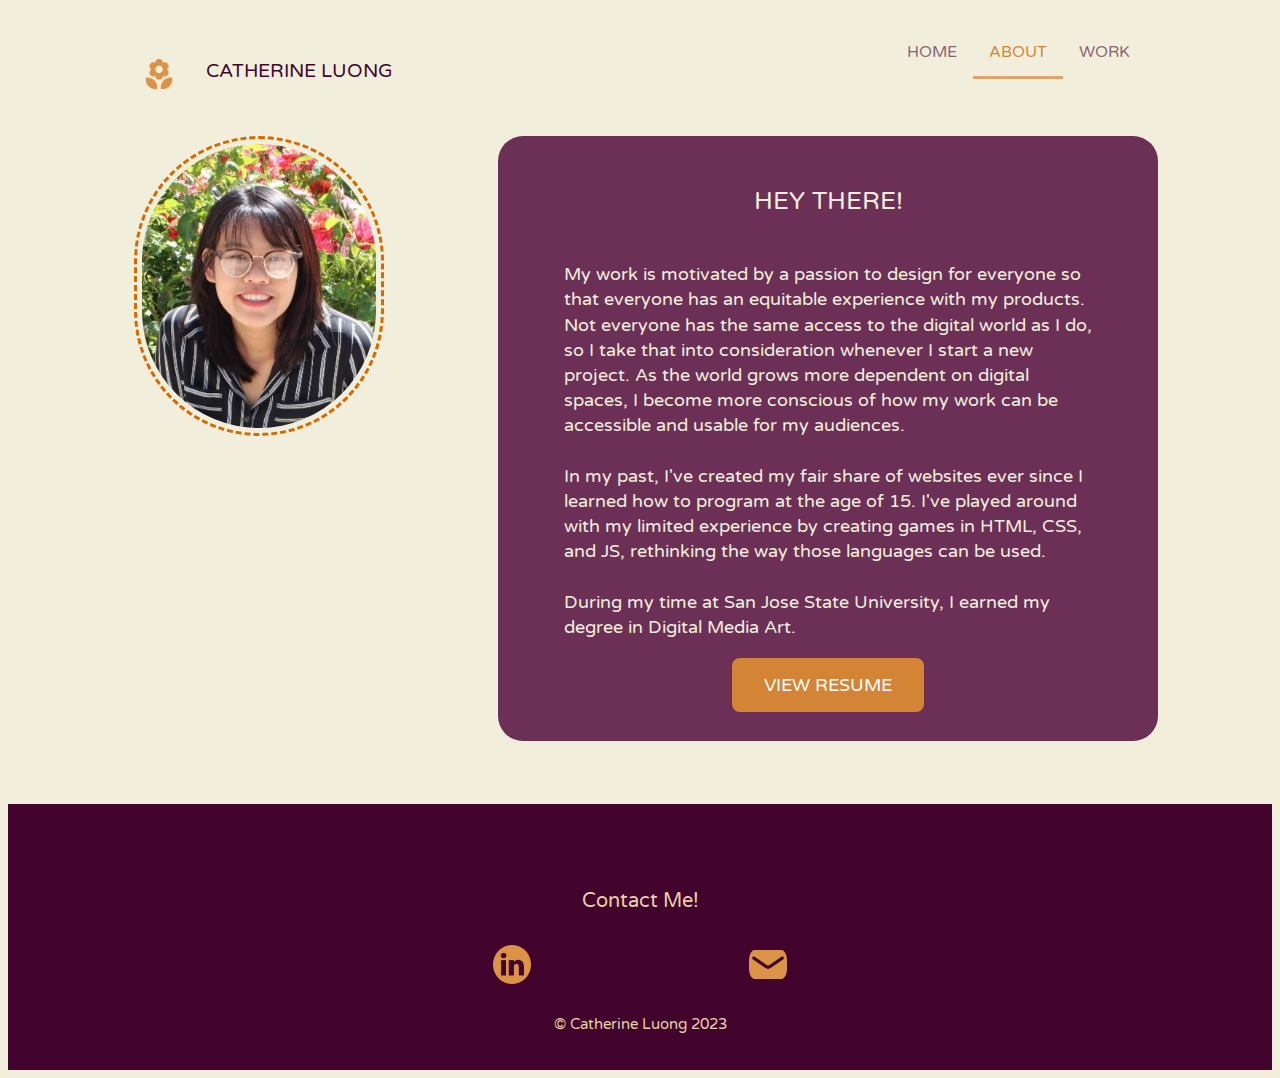
==== pages/about.html @ 4c193f8b "Initial commit" ====
<!DOCTYPE html>
<html lang="en" dir="ltr">
<link rel="stylesheet" type="text/css" href="../style.css">
<meta name="viewport" content="width=device-width, initial-scale=1.0">

<head>
    <meta charset="utf-8">
    <link rel="icon" href="../assets/icons/favicon.png">
    <title>Catherine Luong</title>
</head>

<body>
    <div class="navbar">
        <div class="logo">
            <a href="../index.html">Catherine Luong</a>
            <a href="../index.html"><img src="../assets/icons/favicon.png"></a>
        </div>
        <nav>
            <ul>
                <!-- <a href="../pages/contact.html">contact</a> -->
                <a href="../pages/work.html">work</a>
                <a class="active" href="./about.html">about</a>
                <a href="../index.html">home</a>
            </ul>
        </nav>
    </div>
    <main>
        <div class="about-page" style="margin-bottom: 5%; margin-top: 7%;">
            <img class="face" src="../assets/profile/portrait.jpg" alt="Catherine Luong" width="100%">
            <br><br>
            <div class="speech-bubble"
                style="border-radius: 25px; padding-top: 2%; margin-left:10% ; margin-right: 10%; display: block;">
                <p style="text-transform: uppercase; color: #F1EFDC; max-width: 100%; font-size:25px;">
                    Hey there!
                <p style="color:#F1EFDC;">
                    My work is motivated by a passion to design for everyone so that
                    everyone has an equitable experience with my products. Not everyone has the same access to the
                    digital world as I do, so I take that into consideration whenever I start a new project. As the
                    world grows more dependent on digital spaces, I become more conscious of how my work can be
                    accessible and usable for my audiences.
                    <br>
                    <br>
                    In my past, I've created my fair share of websites ever since I learned how to
                    program at the age of 15. I've played around with my limited experience by creating games in HTML,
                    CSS, and JS, rethinking the way those languages can be used.
                    <br>
                    <br>
                    <!-- In my graphic and UI design experience, I started off with Canva, until I learned about my other
                    options. Nowadays, I predominantly use Figma to prototype designs and Illustrator for final
                    versions.
                    <br>
                    <br> -->
                    During my time at San Jose State University, I earned my degree in Digital Media Art.
                </p>


                <a href=" ../assets/downloadable/Luong_Catherine_Resume.docx" download>
                    <button style="margin-bottom: 15%; text-transform: uppercase; ">view resume</button>
                </a>
            </div>

        </div>
    </main>

    <footer>
        <p style=" color: #E6D2AA; max-width: 100%; font-size:20px; padding-bottom: 10px;">
            Contact Me!
        </p>
        <div class="row" id="socials">
            <a href="https://www.linkedin.com/in/catherine-luong-2b8b91159/"><img
                    src="../assets/icons/linkedin.webp"></a>
            <a href="mailto: catherine.b.luong@gmail.com"><img src="../assets/icons/mail.webp"> </a>
        </div>
        <p style="color: #E6D2AA; max-width: 100%; font-size:15px; padding-top: 10px; ">
            © Catherine Luong 2023
        </p>
    </footer>

</body>

</html>
---- style.css ----
@font-face {
  font-family: Varela Round;
  src: url(VarelaRound-Regular.ttf);
}

@font-face {
  font-family: Sacramento, sans-serif;
  src: url(Sacramento-Regular.ttf);
}


@import url("https://fonts.googleapis.com/css?family=Varela-Round' rel='stylesheet");
@import url("https://fonts.googleapis.com/css?family=Sacramento' rel='stylesheet");

html {
  font-family: 'Varela Round', sans-serif;
  width: auto;
  background-color: #F1EFDC;
  color: #6C3057;
  margin: 0;
}

h1 {
  color: #D36B00;
  font-size: 20px;
  margin-right: 10%;
  margin-left: 10%;
  font-family: 'Varela Round', sans-serif;
}

h2 {
  color: #F1EFDC;
  font-size: 25px;
  margin-right: 10%;
  margin-left: 10%;
  border-bottom: 3px solid #DFA56A;
}

.title {
  color: #D36B00;
  font-size: 30px;
  text-align: center;
  letter-spacing: 0.1rem;
  margin-bottom: 1rem;
}

.year {
  color: #8A6475;
  font-size: 20px;
  text-align: center;
  margin: 0;
  padding: 0;
}

p {
  font-size: 18px;
  line-height: normal;
  margin-right: 10%;
  margin-left: 10%;
  line-height: 1.4;
}

ul {
  list-style: none;
  text-align: center;
  padding-right: 10%;
  padding-top: 20px;
  padding-bottom: 20px;
  margin-top: 0px;
}

li {
  margin-left: 10%;
  font-size: 18px;
  list-style-type: none;
}

::selection {
  color: white;
  background: orange;
}

a {
  text-decoration: none;
}

/* ---------------------- Button  ---------------------*/

button {
  background-color: #d38434;
  border: none;
  color: white;
  padding: 16px 32px;
  text-align: center;
  text-decoration: none;
  font-size: 18px;
  position: relative;
  font-family: 'Varela Round', sans-serif;
  border-radius: 8px;
  top: 11%;
  margin: auto;
  display: block;
}

button :hover {
  cursor: pointer;
  transform: scale(1.2);
}

/* ---------------------- Navbar  ---------------------*/

.navbar {
  padding: 0;
  text-transform: uppercase;
  margin-right: auto;
  opacity: 100%;
}

.navbar nav {
  display: block;
  margin-left: auto;
}

.navbar a {
  float: right;
  display: block;
  color: #8A6475;
  text-align: center;
  padding: 14px 16px;
  text-decoration: none;
}

.navbar a:hover {
  color: orange;
}

.navbar ul .active {
  color: #d38434;
  border-bottom: 3px solid #DFA56A;
  border-radius: 0px;
}


.logo {
  position: absolute;
  top: 5%;
  left: 10%;
  animation: wiggle 2s linear;
  float: left;
  font-size: 1.2em;
}

.logo img {
  height: 30px;
  width: 100%;
}

.logo a {
  color: #42032C;
}

/* ---------------------- This is Homepage  ---------------------*/

.frame {
  margin-top: 5%;
  text-align: center;
}

.frame img {
  width: 200px;
  height: 250px;
  border-radius: 225px;
  object-fit: cover;
}

.face {
  min-width: 250px;
  padding: 5px;
  border: 3px dashed #D36B00;
}

.home {
  text-align: center;
}

/* ---------------------- homepage Speech Bubble ---------------------*/

.speech-bubble {
  background-color: #6C3057;
  text-align: center;
  display: flex;
  justify-content: center;
  align-items: center;
}

.speech-bubble img {
  display: inline-block;
  margin-top: 10%;
  transition: 0.5s;
  width: 150px;
  height: 150px;
  object-fit: cover;
  padding: 15px;
  border: #DFA56A dashed;
}

.speech-bubble img:hover {
  transform: scale(1.05);
}

.speech-bubble p {
  text-align: left;
  /* max-width: 150px; */
  display: inline-block;
}

.speech-bubble a {
  color: orange;
  text-decoration: none;
  /* max-width: 150px; */
  display: inline-block;
  text-align: left;
}

.speech-column {
  flex: 100%;
  padding: 5px;

}

/* ---------------------- This is about page  ---------------------*/

.about-page {
  margin-top: 5%;
  display: flex;
  padding-left: 10%;
}

.about-page img {
  width: 300px;
  height: 300px;
  border-radius: 225px;
  object-fit: cover;
}


/* ---------------------- This is Side-bar ---------------------*/

.side-bar {
  grid-column: 1;
  position: sticky;
  top: 0vw;
  background: #6C3057;
  color: #F1EFDC;
  border-radius: 0px 0px 15px 15px;
  padding: 5% 0px 45px 0px;
  display: flex;
  flex-direction: column;
  text-align: left;
  justify-content: start;
  margin-top: 5%;
  max-width: 200px;
  font-size: small;
}

.side-bar a {
  text-decoration: none;
  color: #F1EFDC;
  font-family: "Varela Round", sans-serif;
  font-size: 120%;
  font-weight: 600;
  padding: 10px 0;
  margin: 0px 0px 0px 30px;
  transition: 0.3s ease;
}

.side-bar a:hover {
  color: #d38434;
  padding-right: 20px;
  margin-left: 70px;
  border-bottom: 3px solid #d38434;
  transition: 0.3s ease;
}

/* ---------------------- This is gallery ---------------------*/
.work-page {
  width: 80%;
  display: grid;
  grid-template-columns: 185px 1fr;
  grid-column-gap: 50px;
  align-items: start;
  margin-left: 10%;
}

.p-tag {
  margin-top: 50px;
  margin-bottom: 30px;
  font-size: 30px;
  margin-left: 35%;
  text-align: center;
  border-bottom: 3px solid #d38434;
}

.gallery {
  list-style-type: none;
  display: grid;
  grid-template-columns: auto auto auto;
  margin: auto;
  justify-content: center;
  justify-items: center;
  align-items: center;
  margin-left: 10%;
}

.gallery img {
  height: 250px;
  padding: 5px;
  transition: 0.5s;
  object-fit: cover;
  border-radius: 15px;
  width: 250px;
}

.gallery img:hover {
  transform: scale(1.05);
}

.gallery-body {
  grid-column: 2;
}

/* overlay */
* {
  box-sizing: border-box
}

/* Container needed to position the overlay. Adjust the width as needed */
.container {
  position: relative;
  max-width: 250px;
}

.overlay {
  position: absolute;
  bottom: 0;
  background: rgba(0, 0, 0, 0.75);
  /* Black see-through */
  color: #f1f1f1;
  width: 100%;
  transition: .5s ease;
  opacity: 0;
  font-size: 20px;
  padding: 20px;
  text-align: center;
  border-radius: 0 0 15px 15px;
  transform: scale(0.95);
}

/* When you mouse over the container, fade in the overlay title */
.container:hover .overlay {
  opacity: 1;
  transition: 0.5s ease;
  transform: scale(1.0);
}


.c-study {
  margin-left: 20%;
  margin-right: 20%;
}

/* ---------------------- This is TOP button ---------------------*/

.top-button {
  /* float: right; */
  position: fixed;
  bottom: 5%;
  right: 0%;
}

.top-button a {
  text-decoration: none;
  color: #F1EFDC;
  background: #6C3057;
  font-family: var(--font1);
  font-size: 110%;
  font-weight: 600;
  margin-bottom: 30px;
  padding: 10px 0 10px 15px;
  padding-right: 4vw;
  border-radius: 10px 0 0 10px;
  transition: 0.3s ease;
}

.top-button :hover {
  background: #d38434;
}

/* ---------------------- carousel ---------------------*/
.splide__slide img {
  width: 100%;
  height: 100%;
  object-fit: cover;
  border-style: solid;
  border-width: 0.5em;
}

.splide__slide.is-active {
  opacity: 1;
}


/* ---------------------- showcase ---------------------*/

.showcase {
  margin: 60px auto;
  padding: 5px 5px 1px 5px;
  display: flex;
  justify-content: center;
  justify-items: center;
  align-items: center;
  max-width: 50%;
  max-height: 50%;
}

.showcase img {
  border-radius: 25px;
  border: #d38434 solid;
  padding: 5px;

}

/* ---------------------- keyframes ---------------------*/

.case-study {
  margin: 60px auto;
  padding: 5px 5px 1px 5px;
  display: flex;
  justify-content: center;
  justify-items: center;
  align-items: center;
  max-width: 70%;
}

.case-study img {
  border-radius: 25px;
  border: #d38434 solid;
  padding: 5px;
}

/* ---------------------- keyframes ---------------------*/


/* Keyframes */
@keyframes wiggle {

  0%,
  7% {
    transform: rotateZ(0);
  }

  15% {
    transform: rotateZ(-15deg);
  }

  20% {
    transform: rotateZ(10deg);
  }

  25% {
    transform: rotateZ(-10deg);
  }

  30% {
    transform: rotateZ(6deg);
  }

  35% {
    transform: rotateZ(-4deg);
  }

  40%,
  100% {
    transform: rotateZ(0);
  }
}

/* attempt to grid */
* {
  box-sizing: border-box;
}

.row {
  display: flex;
}

.column {
  flex: 100%;
  padding: 5px;
}

footer {
  background-color: #42032C;
  margin: auto;
  text-align: center;
  padding: 10px;
  padding-bottom: 20px;
  padding-top: 5%;
  bottom: 0;
  justify-content: center;
  justify-items: center;
  align-items: center;

}

footer a {
  display: block;
  color: #DFA56A
}


#socials img {
  border-radius: 15px;
  margin-left: auto;
  margin-right: auto;
  width: 15%;
}


/**mobile friendly*/
@media screen and (max-width: 800px) {
  html {
    margin: 0;
    padding: 0;
  }

  body {
    max-width: 100%;
  }

  h1 {
    text-align: center;
  }

  p {
    margin-left: 10%;
    margin-right: 10%;
  }

  li {
    margin-left: 0;
    list-style-type: none;
  }

  img {
    width: 80%;
    height: 80%;
    padding: 0;
    display: block;
    margin-left: auto;
    margin-right: auto;
  }

  .speech-bubble {
    margin: 0;
  }

  .navbar {
    padding: 0;
    margin-top: 100px;
    margin-bottom: 100px;
    float: none
  }

  .navbar nav {
    display: block;
  }

  .work-page {
    display: inline-flex;
    flex-direction: column;
  }

  .side-bar {
    flex-direction: row;
    top: 0;
    width: 100%;
    padding: 0px;
    border-right: 0;
    padding-bottom: 10px;
    text-align: center;
    justify-content: center;
    margin: auto;
    z-index: 2;
    background: #6C3057;
    max-width: 100%;
  }

  .side-bar a {
    text-decoration: none;
    color: #F1EFDC;
    font-family: "Varela Round", sans-serif;
    font-size: 100%;
    padding: 15px 20px 15px 20px;
    border-bottom: 1px solid var(#d38434);
    margin: 0;
  }

  .side-bar a .active {
    background: #d38434;
  }


  .about-page {
    display: inline-block;
  }

  .gallery {
    display: inline-block;
    justify-content: center;
    justify-items: center;
    align-items: center;
  }

  .column {
    width: 100%;
  }

  .p-tag {
    text-align: center;
  }

  .showcase {
    margin: 60px auto;
    padding: 5px 5px 1px 5px;
    display: flex;
    justify-content: center;
    justify-items: center;
    align-items: center;
    max-width: 100%;
    max-height: auto;
  }

  .c-study {
    margin-left: 10%;
    margin-right: 10%;
  }

  .case-study {
    margin: 0;
    display: flex;
    justify-content: center;
    justify-items: center;
    align-items: center;
    max-width: 100%;
    max-height: auto;
  }

  #socials img {
    width: 15%;
    display: inline;
  }

  .logo img {
    height: 30px;
    width: auto;
  }

}
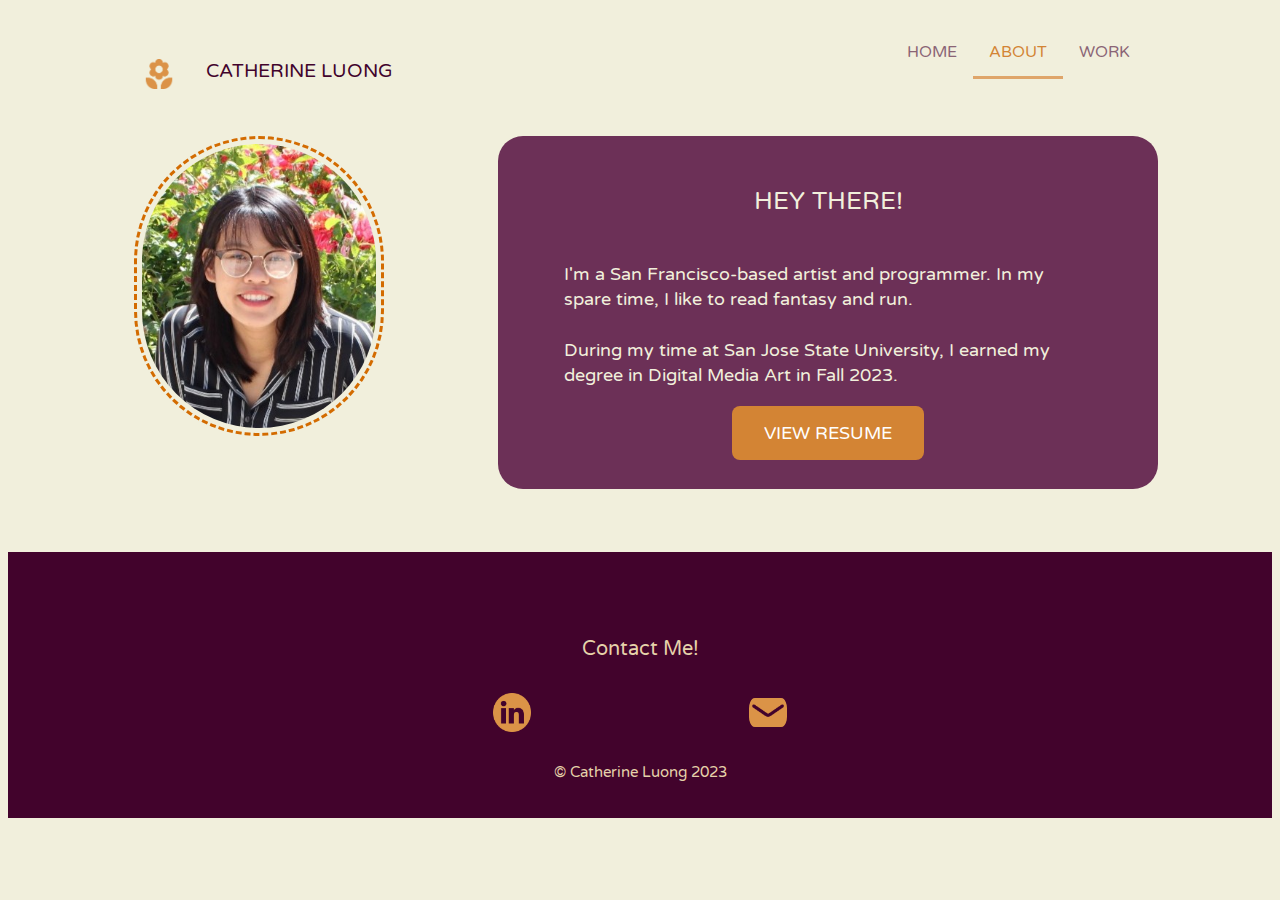
==== commit 1bdaf093: "slight edits" ====
--- a/pages/about.html
+++ b/pages/about.html
@@ -33,7 +33,9 @@
                 <p style="text-transform: uppercase; color: #F1EFDC; max-width: 100%; font-size:25px;">
                     Hey there!
                 <p style="color:#F1EFDC;">
-                    My work is motivated by a passion to design for everyone so that
+                    I'm a San Francisco-based artist and programmer. In my spare time, I like to read fantasy and run.
+
+                    <!-- My work is motivated by a passion to design for everyone so that
                     everyone has an equitable experience with my products. Not everyone has the same access to the
                     digital world as I do, so I take that into consideration whenever I start a new project. As the
                     world grows more dependent on digital spaces, I become more conscious of how my work can be
@@ -42,15 +44,15 @@
                     <br>
                     In my past, I've created my fair share of websites ever since I learned how to
                     program at the age of 15. I've played around with my limited experience by creating games in HTML,
-                    CSS, and JS, rethinking the way those languages can be used.
+                    CSS, and JS, rethinking the way those languages can be used. -->
+                    <!-- <br>
+                    <br>
+                    In my graphic and UI design experience, I started off with Canva, until I learned about my other
+                    options. Nowadays, I predominantly use Figma to prototype designs and Illustrator for final
+                    versions. -->
                     <br>
                     <br>
-                    <!-- In my graphic and UI design experience, I started off with Canva, until I learned about my other
-                    options. Nowadays, I predominantly use Figma to prototype designs and Illustrator for final
-                    versions.
-                    <br>
-                    <br> -->
-                    During my time at San Jose State University, I earned my degree in Digital Media Art.
+                    During my time at San Jose State University, I earned my degree in Digital Media Art in Fall 2023.
                 </p>
 
 
